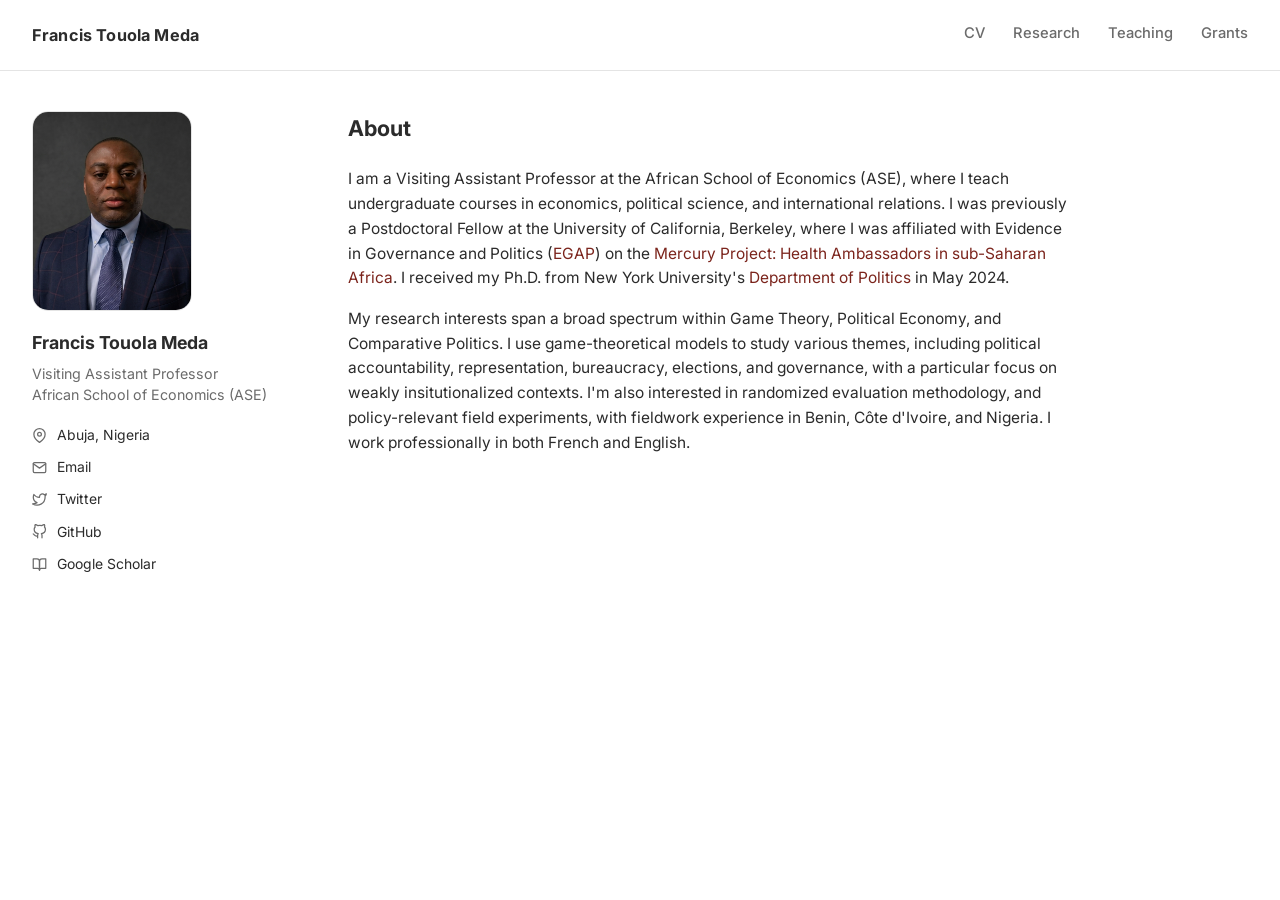
==== index.html @ 35c339db "Initial commit" ====
<!DOCTYPE html>
<html lang="en">
<head>
  <meta charset="UTF-8">
  <meta name="viewport" content="width=device-width, initial-scale=1.0">
  <title>Francis Touola Meda</title>
  <link rel="preconnect" href="https://fonts.googleapis.com">
  <link href="https://fonts.googleapis.com/css2?family=Inter:wght@400;500;600;700&display=swap" rel="stylesheet">
  <link rel="stylesheet" href="assets/css/style.css">
</head>
<body>

  <header class="topbar">
    <a href="index.html" class="site-title">Francis Touola Meda</a>
    <nav class="topnav">
      <a href="cv.html">CV</a>
      <a href="research.html">Research</a>
      <a href="teaching.html">Teaching</a>
      <a href="grant.html">Grants</a>
    </nav>
  </header>

  <div class="layout">

    <aside class="sidebar">
      <!-- Swap this placeholder for a real photo: <img src="assets/img/profile.jpg" alt="Francis Touola Meda" class="avatar"> -->
      <img src="assets/img/profile.jpg" alt="Francis Touola Meda" class="avatar">

      <h1>Francis Touola Meda</h1>
      <p class="role">Visiting Assistant Professor<br>African School of Economics (ASE)</p>

      <ul class="contact-list">
        <li>
          <svg viewBox="0 0 24 24" fill="none" stroke="currentColor" stroke-width="2" stroke-linecap="round" stroke-linejoin="round"><path d="M21 10c0 7-9 13-9 13s-9-6-9-13a9 9 0 0 1 18 0z"></path><circle cx="12" cy="10" r="3"></circle></svg>
          Abuja, Nigeria
        </li>
        <li>
          <svg viewBox="0 0 24 24" fill="none" stroke="currentColor" stroke-width="2" stroke-linecap="round" stroke-linejoin="round"><path d="M4 4h16c1.1 0 2 .9 2 2v12c0 1.1-.9 2-2 2H4c-1.1 0-2-.9-2-2V6c0-1.1.9-2 2-2z"></path><polyline points="22,6 12,13 2,6"></polyline></svg>
          <a href="mailto:fmeda@africanschoolofeconomics">Email</a>
        </li>
        <li>
          <svg viewBox="0 0 24 24" fill="none" stroke="currentColor" stroke-width="2" stroke-linecap="round" stroke-linejoin="round"><path d="M23 3a10.9 10.9 0 0 1-3.14 1.53 4.48 4.48 0 0 0-7.86 3v1A10.66 10.66 0 0 1 3 4s-4 9 5 13a11.64 11.64 0 0 1-7 2c9 5 20 0 20-11.5a4.5 4.5 0 0 0-.08-.83A7.72 7.72 0 0 0 23 3z"></path></svg>
          <a href="https://twitter.com/yourhandle" target="_blank" rel="noopener">Twitter</a>
        </li>
        <li>
          <svg viewBox="0 0 24 24" fill="none" stroke="currentColor" stroke-width="2" stroke-linecap="round" stroke-linejoin="round"><path d="M9 19c-5 1.5-5-2.5-7-3m14 6v-3.87a3.37 3.37 0 0 0-.94-2.61c3.14-.35 6.44-1.54 6.44-7A5.44 5.44 0 0 0 20 4.77 5.07 5.07 0 0 0 19.91 1S18.73.65 16 2.48a13.38 13.38 0 0 0-7 0C6.27.65 5.09 1 5.09 1A5.07 5.07 0 0 0 5 4.77a5.44 5.44 0 0 0-1.5 3.78c0 5.42 3.3 6.61 6.44 7A3.37 3.37 0 0 0 9 18.13V22"></path></svg>
          <a href="https://github.com/yourusername" target="_blank" rel="noopener">GitHub</a>
        </li>
        <li>
          <svg viewBox="0 0 24 24" fill="none" stroke="currentColor" stroke-width="2" stroke-linecap="round" stroke-linejoin="round"><path d="M2 3h6a4 4 0 0 1 4 4v14a3 3 0 0 0-3-3H2z"></path><path d="M22 3h-6a4 4 0 0 0-4 4v14a3 3 0 0 1 3-3h7z"></path></svg>
          <a href="https://scholar.google.com/citations?user=XXXXXXX" target="_blank" rel="noopener">Google Scholar</a>
        </li>
      </ul>
    </aside>

    <main class="content">
      <h2>About</h2>
      <p>
        I am a Visiting Assistant Professor at the African School of Economics (ASE), where I teach
        undergraduate courses in economics, political science, and international relations. I was previously
         a Postdoctoral Fellow at the University of California, Berkeley, where I was affiliated with 
         Evidence in Governance and Politics (<a href="https://egap.org/EGAP">EGAP</a>) on the <a href="https://egap.org/healthambassadors/#">Mercury Project:  Health Ambassadors in sub-Saharan Africa</a>.
         I received my Ph.D. from New York University's <a href="https://as.nyu.edu/departments/politics.html">Department of Politics</a> in May 2024.
      </p>
      
      <p>
     My research interests span a broad spectrum within Game Theory, Political Economy, and
  Comparative Politics. I use game-theoretical models to study various themes, including political accountability, representation, 
  bureaucracy, elections, and governance, with a particular focus on weakly insitutionalized contexts. I'm also interested in
  randomized evaluation methodology, and policy-relevant field experiments, with fieldwork experience in Benin, Côte d'Ivoire, and Nigeria. I work professionally in both French and English.
      </p>
    </main>

  </div>

  <script src="assets/js/main.js"></script>
</body>
</html>
---- assets/css/style.css ----
/* ==========================================================================
   Academic personal site — shared stylesheet
   Edit the CSS variables below to change the whole site's palette/fonts.
   ========================================================================== */

:root {
  --bg: #ffffff;
  --text: #2b2b2b;
  --text-muted: #6b6b6b;
  --accent: #7b241c;       /* deep oxblood — change this to re-theme the whole site */
  --accent-soft: #f5e9e7;
  --border: #e4e4e4;
  --sidebar-width: 260px;
  --content-max: 760px;
  --font-body: 'Inter', -apple-system, BlinkMacSystemFont, 'Segoe UI', Helvetica, Arial, sans-serif;
}

* { box-sizing: border-box; }

html, body {
  margin: 0;
  padding: 0;
  background: var(--bg);
  color: var(--text);
  font-family: var(--font-body);
  font-size: 15.5px;
  line-height: 1.6;
  -webkit-font-smoothing: antialiased;
}

a {
  color: var(--accent);
  text-decoration: none;
}
a:hover { text-decoration: underline; }

/* ---------- Top header bar ---------- */

.topbar {
  display: flex;
  align-items: center;
  justify-content: space-between;
  padding: 18px 32px;
  border-bottom: 1px solid var(--border);
}

.topbar .site-title {
  font-size: 1.05rem;
  font-weight: 700;
  color: var(--text);
  letter-spacing: 0.01em;
}
.topbar .site-title:hover { text-decoration: none; opacity: 0.75; }

.topnav {
  display: flex;
  gap: 28px;
}

.topnav a {
  color: var(--text-muted);
  font-weight: 500;
  font-size: 0.95rem;
  padding: 4px 0;
  border-bottom: 2px solid transparent;
}

.topnav a:hover,
.topnav a.active {
  color: var(--text);
  text-decoration: none;
  border-bottom-color: var(--accent);
}

/* ---------- Page layout ---------- */

.layout {
  display: flex;
  align-items: flex-start;
  gap: 56px;
  max-width: 1100px;
  margin: 0;
  padding: 40px 32px 80px;
}

/* ---------- Sidebar / profile card ---------- */

.sidebar {
  width: var(--sidebar-width);
  flex-shrink: 0;
}

.sidebar .avatar {
  width: 160px;
  height: 200px;
  border-radius: 16px;
  object-fit: cover;
  display: block;
  margin-bottom: 18px;
  border: 1px solid var(--border);
  background: #f2f2f2;
}

.sidebar .avatar-placeholder {
  width: 160px;
  height: 160px;
  border-radius: 16px;
  margin-bottom: 18px;
  background: var(--accent-soft);
  color: var(--accent);
  display: flex;
  align-items: center;
  justify-content: center;
  font-size: 2.4rem;
  font-weight: 700;
  border: 1px solid var(--border);
}

.sidebar h1 {
  font-size: 1.15rem;
  margin: 0 0 6px;
}

.sidebar .role {
  font-size: 0.92rem;
  color: var(--text-muted);
  margin: 0 0 18px;
  line-height: 1.5;
}

.contact-list {
  list-style: none;
  margin: 0;
  padding: 0;
}

.contact-list li {
  display: flex;
  align-items: center;
  gap: 10px;
  margin-bottom: 10px;
  font-size: 0.9rem;
}

.contact-list svg {
  width: 15px;
  height: 15px;
  flex-shrink: 0;
  color: var(--text-muted);
}

.contact-list a { color: var(--text); }
.contact-list a:hover { color: var(--accent); }

/* ---------- Main content ---------- */

.content {
  flex: 1;
  max-width: var(--content-max);
}

.content h2 {
  font-size: 1.4rem;
  margin: 0 0 22px;
}

.content > p.lead {
  color: var(--text-muted);
  margin-bottom: 28px;
}

/* ---------- Publication entries ---------- */

.pub {
  margin-bottom: 26px;
}

.pub .pub-title {
  font-size: 1rem;
  margin: 0 0 10px;
  line-height: 1.5;
}

.pub .pub-title .journal { font-style: italic; }

.pub-links {
  display: flex;
  flex-wrap: wrap;
  gap: 8px;
  margin-bottom: 4px;
}

.pill-btn {
  border: 1px solid var(--accent);
  color: var(--accent);
  background: transparent;
  font-family: inherit;
  font-size: 0.82rem;
  font-weight: 600;
  padding: 5px 12px;
  border-radius: 4px;
  cursor: pointer;
  line-height: 1.2;
}

.pill-btn:hover {
  background: var(--accent);
  color: #fff;
  text-decoration: none;
}

.pub-extra {
  display: none;
  margin-top: 10px;
  padding: 12px 14px;
  background: #fafafa;
  border: 1px solid var(--border);
  border-radius: 4px;
  font-size: 0.9rem;
  color: var(--text);
}

.pub-extra.open { display: block; }

.pub-extra pre {
  white-space: pre-wrap;
  font-family: 'SFMono-Regular', Consolas, 'Liberation Mono', Menlo, monospace;
  font-size: 0.82rem;
  margin: 0;
}

/* ---------- Simple lists (teaching / data pages) ---------- */

.entry-block {
  margin-bottom: 26px;
  padding-bottom: 22px;
  border-bottom: 1px solid var(--border);
}
.entry-block:last-child { border-bottom: none; }

.entry-block h3 {
  font-size: 1.02rem;
  margin: 0 0 6px;
}

.entry-block .meta {
  color: var(--text-muted);
  font-size: 0.88rem;
  margin: 0 0 8px;
}
.cv-row {
  display: flex;
  justify-content: space-between;
  align-items: baseline;
  flex-wrap: wrap;
  gap: 6px 14px;
  margin: 0 0 6px;
}

.cv-row .year {
  color: var(--text-muted);
  font-size: 0.88rem;
  white-space: nowrap;
}

/* ---------- Responsive ---------- */

@media (max-width: 720px) {
  .topbar { padding: 16px 20px; flex-wrap: wrap; gap: 10px; }
  .topnav { gap: 18px; }
  .layout { flex-direction: column; padding: 28px 20px 60px; gap: 30px; }
  .sidebar { width: 100%; }
  .sidebar .avatar, .sidebar .avatar-placeholder { width: 120px; height: 120px; }
}

.course-header {
  display: flex;
  align-items: baseline;
  justify-content: space-between;
  flex-wrap: wrap;
  gap: 10px 14px;
  margin-bottom: 6px;
}
.course-header h3 { margin: 0; }
.course-header .pub-links { margin-bottom: 0; }


.teaching-tabs {
  display: flex;
  gap: 20px;
  margin-bottom: 28px;
  border-bottom: 1px solid var(--border);
}

.tab-btn {
  background: none;
  border: none;
  font-family: inherit;
  font-size: 0.95rem;
  font-weight: 600;
  color: var(--text-muted);
  padding: 8px 2px 12px;
  cursor: pointer;
  border-bottom: 2px solid transparent;
}

.tab-btn:hover { color: var(--text); }

.tab-btn.active {
  color: var(--text);
  border-bottom-color: var(--accent);
}

.tab-panel { display: none; }
.tab-panel.active { display: block; }
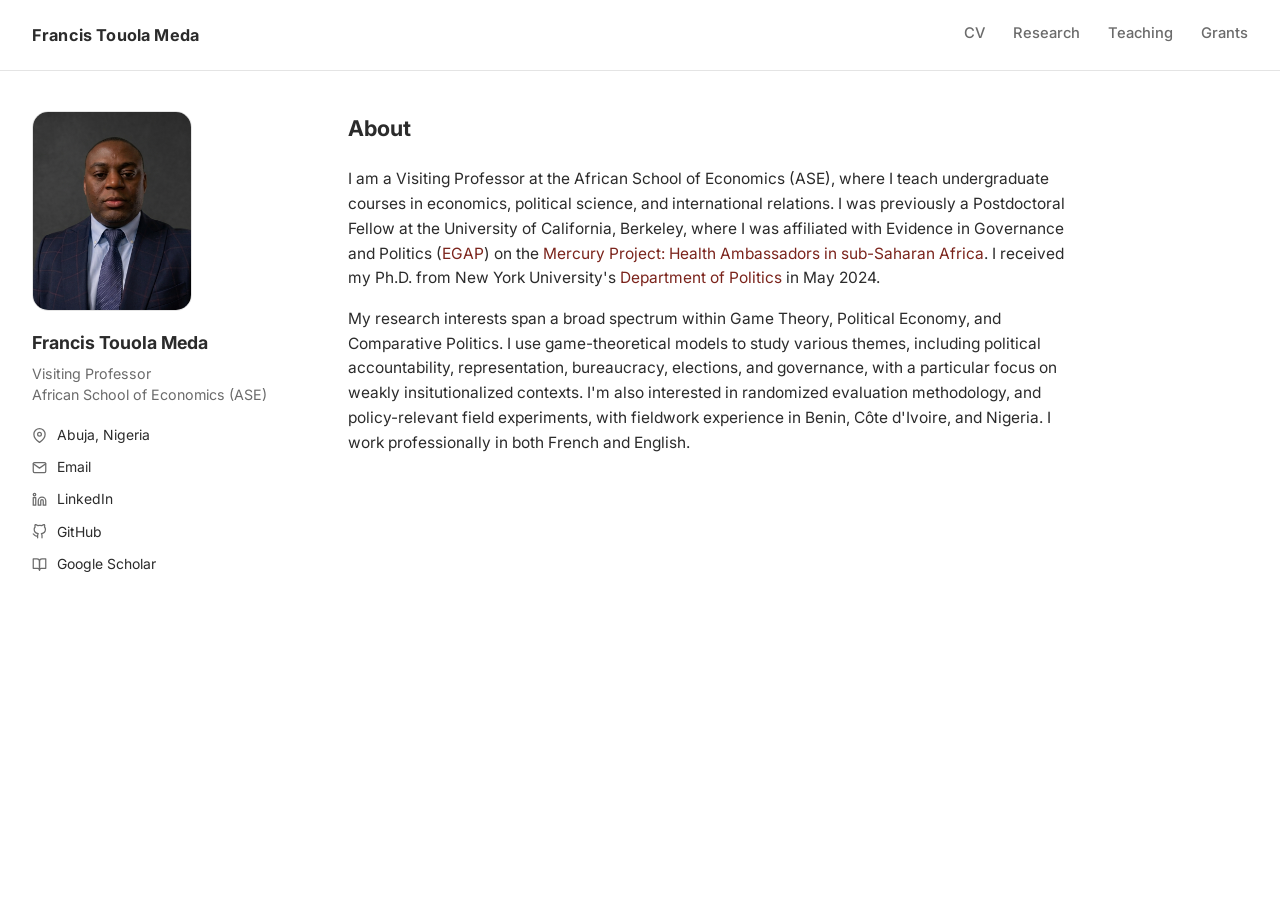
==== commit e999f912: "Add fall 2020 evaluation" ====
--- a/index.html
+++ b/index.html
@@ -27,7 +27,7 @@
       <img src="assets/img/profile.jpg" alt="Francis Touola Meda" class="avatar">
 
       <h1>Francis Touola Meda</h1>
-      <p class="role">Visiting Assistant Professor<br>African School of Economics (ASE)</p>
+      <p class="role">Visiting Professor<br>African School of Economics (ASE)</p>
 
       <ul class="contact-list">
         <li>
@@ -39,8 +39,8 @@
           <a href="mailto:fmeda@africanschoolofeconomics">Email</a>
         </li>
         <li>
-          <svg viewBox="0 0 24 24" fill="none" stroke="currentColor" stroke-width="2" stroke-linecap="round" stroke-linejoin="round"><path d="M23 3a10.9 10.9 0 0 1-3.14 1.53 4.48 4.48 0 0 0-7.86 3v1A10.66 10.66 0 0 1 3 4s-4 9 5 13a11.64 11.64 0 0 1-7 2c9 5 20 0 20-11.5a4.5 4.5 0 0 0-.08-.83A7.72 7.72 0 0 0 23 3z"></path></svg>
-          <a href="https://twitter.com/yourhandle" target="_blank" rel="noopener">Twitter</a>
+          <svg viewBox="0 0 24 24" fill="none" stroke="currentColor" stroke-width="2" stroke-linecap="round" stroke-linejoin="round"><path d="M16 8a6 6 0 0 1 6 6v7h-4v-7a2 2 0 0 0-2-2 2 2 0 0 0-2 2v7h-4v-7a6 6 0 0 1 6-6z"></path><rect x="2" y="9" width="4" height="12"></rect><circle cx="4" cy="4" r="2"></circle></svg>
+          <a href="https://www.linkedin.com/in/touola-m-francis-william-823802a1/?skipRedirect=true" target="_blank" rel="noopener">LinkedIn</a>
         </li>
         <li>
           <svg viewBox="0 0 24 24" fill="none" stroke="currentColor" stroke-width="2" stroke-linecap="round" stroke-linejoin="round"><path d="M9 19c-5 1.5-5-2.5-7-3m14 6v-3.87a3.37 3.37 0 0 0-.94-2.61c3.14-.35 6.44-1.54 6.44-7A5.44 5.44 0 0 0 20 4.77 5.07 5.07 0 0 0 19.91 1S18.73.65 16 2.48a13.38 13.38 0 0 0-7 0C6.27.65 5.09 1 5.09 1A5.07 5.07 0 0 0 5 4.77a5.44 5.44 0 0 0-1.5 3.78c0 5.42 3.3 6.61 6.44 7A3.37 3.37 0 0 0 9 18.13V22"></path></svg>
@@ -56,7 +56,7 @@
     <main class="content">
       <h2>About</h2>
       <p>
-        I am a Visiting Assistant Professor at the African School of Economics (ASE), where I teach
+        I am a Visiting Professor at the African School of Economics (ASE), where I teach
         undergraduate courses in economics, political science, and international relations. I was previously
          a Postdoctoral Fellow at the University of California, Berkeley, where I was affiliated with 
          Evidence in Governance and Politics (<a href="https://egap.org/EGAP">EGAP</a>) on the <a href="https://egap.org/healthambassadors/#">Mercury Project:  Health Ambassadors in sub-Saharan Africa</a>.
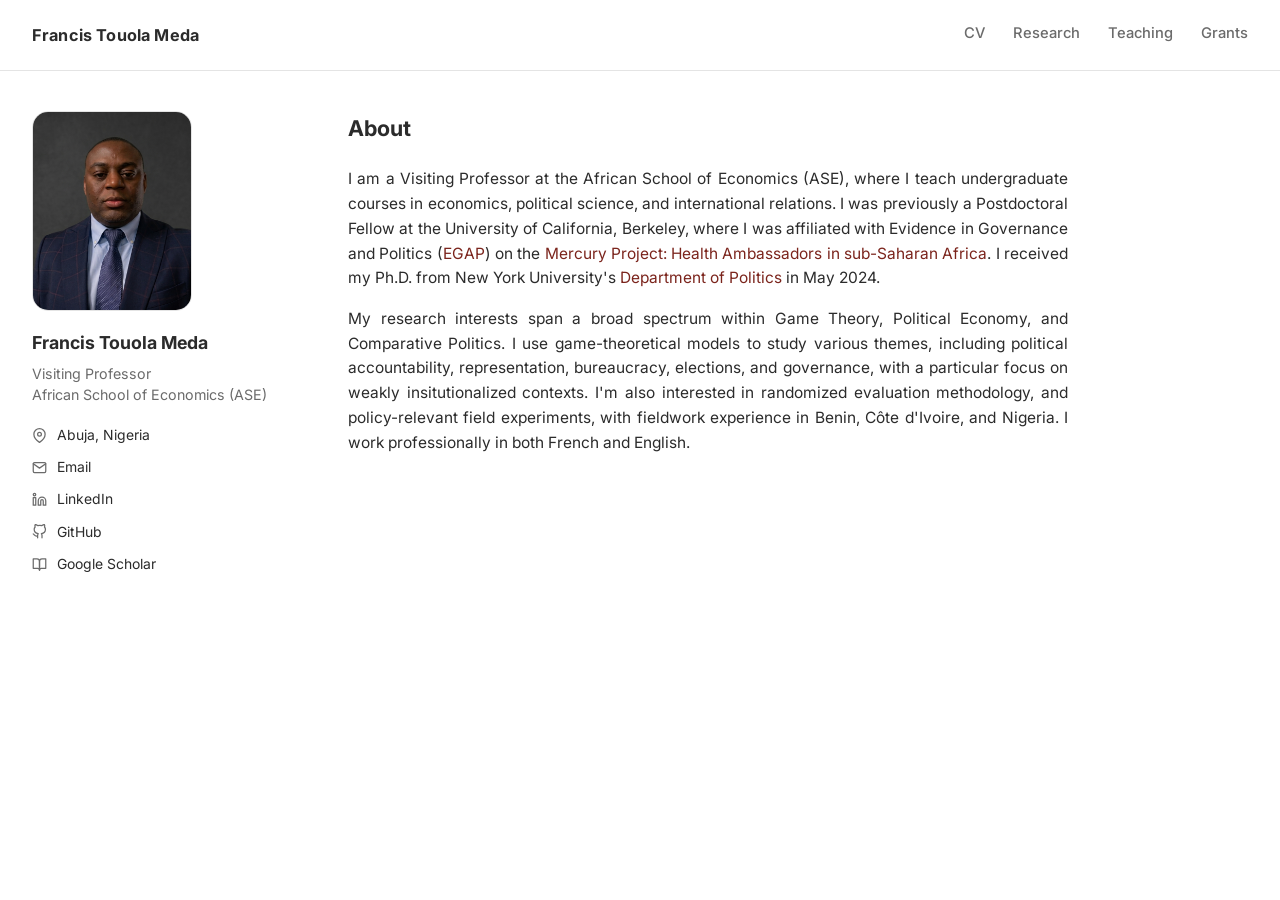
==== commit 2c4a0e72: "Add fall 2020 evaluation" ====
--- a/index.html
+++ b/index.html
@@ -55,7 +55,7 @@
 
     <main class="content">
       <h2>About</h2>
-      <p>
+      <p class="bio">
         I am a Visiting Professor at the African School of Economics (ASE), where I teach
         undergraduate courses in economics, political science, and international relations. I was previously
          a Postdoctoral Fellow at the University of California, Berkeley, where I was affiliated with 
@@ -63,7 +63,7 @@
          I received my Ph.D. from New York University's <a href="https://as.nyu.edu/departments/politics.html">Department of Politics</a> in May 2024.
       </p>
       
-      <p>
+      <p class="bio">
      My research interests span a broad spectrum within Game Theory, Political Economy, and
   Comparative Politics. I use game-theoretical models to study various themes, including political accountability, representation, 
   bureaucracy, elections, and governance, with a particular focus on weakly insitutionalized contexts. I'm also interested in
--- a/assets/css/style.css
+++ b/assets/css/style.css
@@ -313,3 +313,10 @@
 
 .tab-panel { display: none; }
 .tab-panel.active { display: block; }
+
+
+.content .bio {
+  text-align: justify;
+  text-justify: inter-word;
+  hyphens: auto;
+}
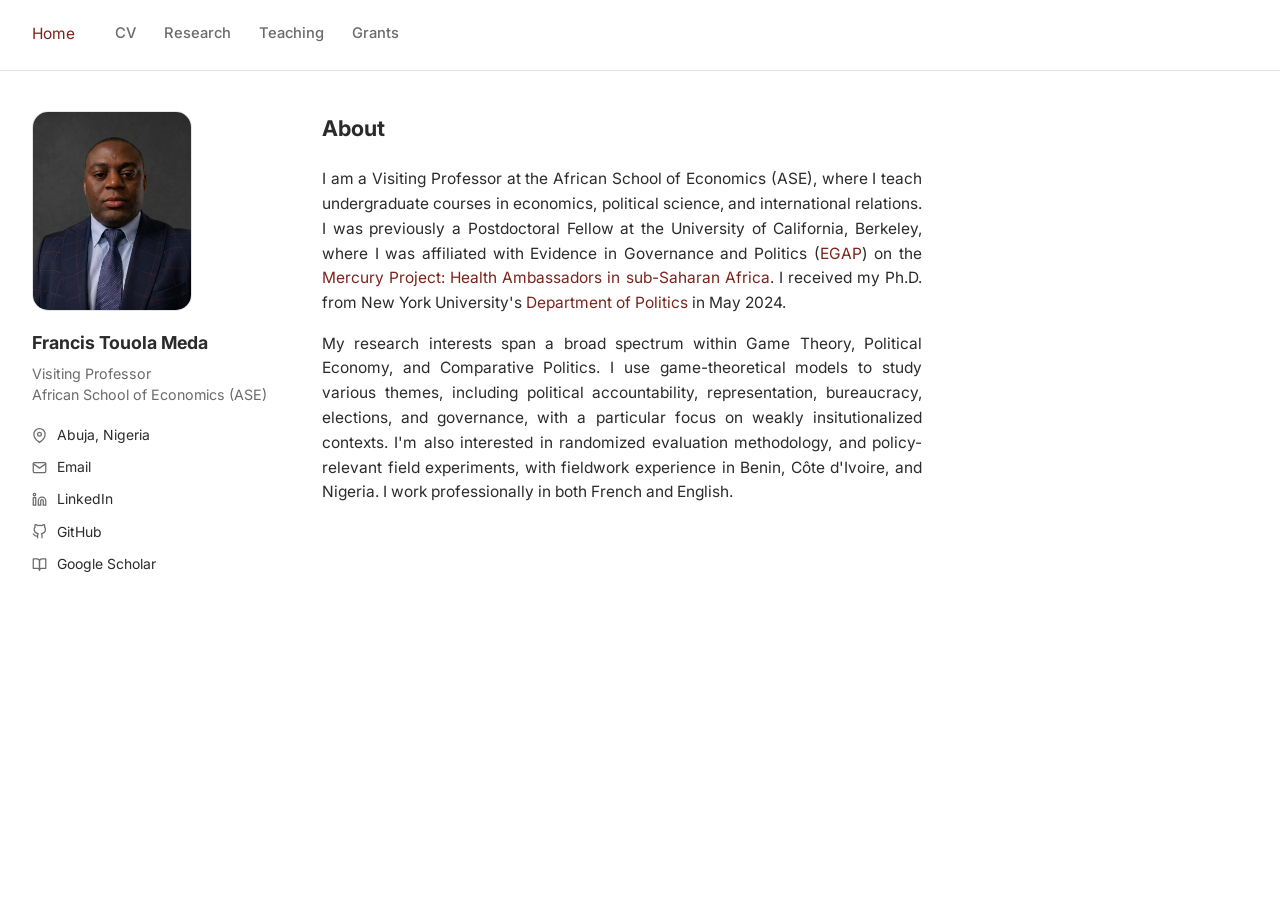
==== commit 1f2d764f: "Update" ====
--- a/index.html
+++ b/index.html
@@ -10,8 +10,8 @@
 </head>
 <body>
 
-  <header class="topbar">
-    <a href="index.html" class="site-title">Francis Touola Meda</a>
+   <header class="topbar">
+      <a href="index.html" class="site-title">Home</a>
     <nav class="topnav">
       <a href="cv.html">CV</a>
       <a href="research.html">Research</a>
--- a/assets/css/style.css
+++ b/assets/css/style.css
@@ -11,7 +11,7 @@
   --accent-soft: #f5e9e7;
   --border: #e4e4e4;
   --sidebar-width: 260px;
-  --content-max: 760px;
+  --content-max: 600px;
   --font-body: 'Inter', -apple-system, BlinkMacSystemFont, 'Segoe UI', Helvetica, Arial, sans-serif;
 }
 
@@ -35,22 +35,14 @@
 a:hover { text-decoration: underline; }
 
 /* ---------- Top header bar ---------- */
-
 .topbar {
   display: flex;
   align-items: center;
-  justify-content: space-between;
+  gap: 40px;
+  justify-content: flex-start;   /* was: space-between */
   padding: 18px 32px;
   border-bottom: 1px solid var(--border);
 }
-
-.topbar .site-title {
-  font-size: 1.05rem;
-  font-weight: 700;
-  color: var(--text);
-  letter-spacing: 0.01em;
-}
-.topbar .site-title:hover { text-decoration: none; opacity: 0.75; }
 
 .topnav {
   display: flex;
@@ -77,7 +69,7 @@
 .layout {
   display: flex;
   align-items: flex-start;
-  gap: 56px;
+  gap: 30px;
   max-width: 1100px;
   margin: 0;
   padding: 40px 32px 80px;
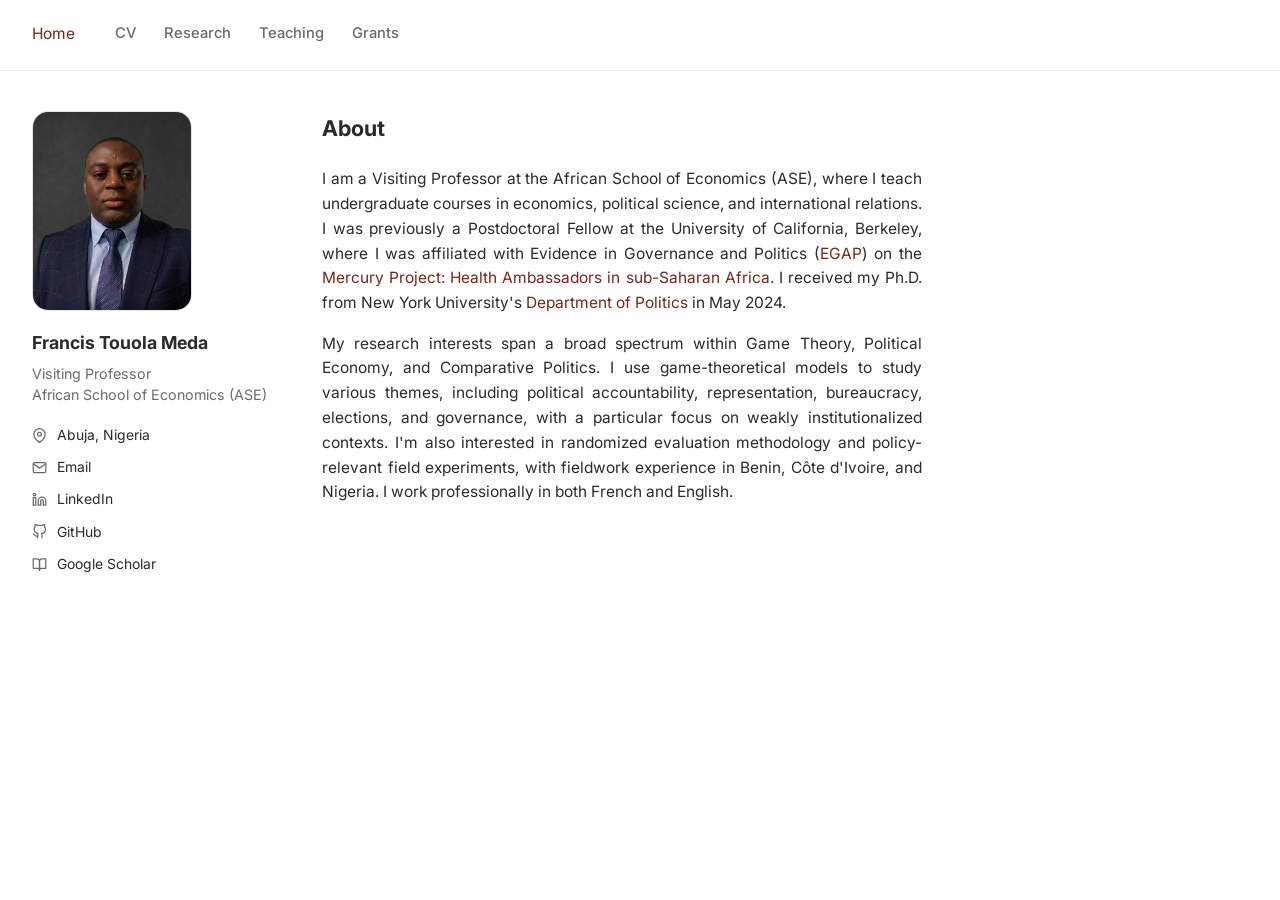
==== commit a4dba36e: "Fix formatting and typos in bio section" ====
--- a/index.html
+++ b/index.html
@@ -56,18 +56,15 @@
     <main class="content">
       <h2>About</h2>
       <p class="bio">
-        I am a Visiting Professor at the African School of Economics (ASE), where I teach
-        undergraduate courses in economics, political science, and international relations. I was previously
-         a Postdoctoral Fellow at the University of California, Berkeley, where I was affiliated with 
-         Evidence in Governance and Politics (<a href="https://egap.org/EGAP">EGAP</a>) on the <a href="https://egap.org/healthambassadors/#">Mercury Project:  Health Ambassadors in sub-Saharan Africa</a>.
+        I am a Visiting Professor at the African School of Economics (ASE), where I teach undergraduate courses in economics, political science, and international relations. I was previously
+         a Postdoctoral Fellow at the University of California, Berkeley, where I was affiliated with Evidence in Governance and Politics (<a href="https://egap.org/EGAP">EGAP</a>) on the <a href="https://egap.org/healthambassadors/#">Mercury Project:  Health Ambassadors in sub-Saharan Africa</a>.
          I received my Ph.D. from New York University's <a href="https://as.nyu.edu/departments/politics.html">Department of Politics</a> in May 2024.
       </p>
       
       <p class="bio">
-     My research interests span a broad spectrum within Game Theory, Political Economy, and
-  Comparative Politics. I use game-theoretical models to study various themes, including political accountability, representation, 
-  bureaucracy, elections, and governance, with a particular focus on weakly insitutionalized contexts. I'm also interested in
-  randomized evaluation methodology, and policy-relevant field experiments, with fieldwork experience in Benin, Côte d'Ivoire, and Nigeria. I work professionally in both French and English.
+   My research interests span a broad spectrum within Game Theory, Political Economy, and Comparative Politics. I use game-theoretical models to study various themes, including political accountability, representation, 
+  bureaucracy, elections, and governance, with a particular focus on weakly institutionalized contexts. I'm also interested in
+  randomized evaluation methodology and policy-relevant field experiments, with fieldwork experience in Benin, Côte d'Ivoire, and Nigeria. I work professionally in both French and English.
       </p>
     </main>
 
--- a/assets/css/style.css
+++ b/assets/css/style.css
@@ -224,8 +224,8 @@
 /* ---------- Simple lists (teaching / data pages) ---------- */
 
 .entry-block {
-  margin-bottom: 26px;
-  padding-bottom: 22px;
+  margin-bottom: 14px;
+  padding-bottom: 12px;
   border-bottom: 1px solid var(--border);
 }
 .entry-block:last-child { border-bottom: none; }
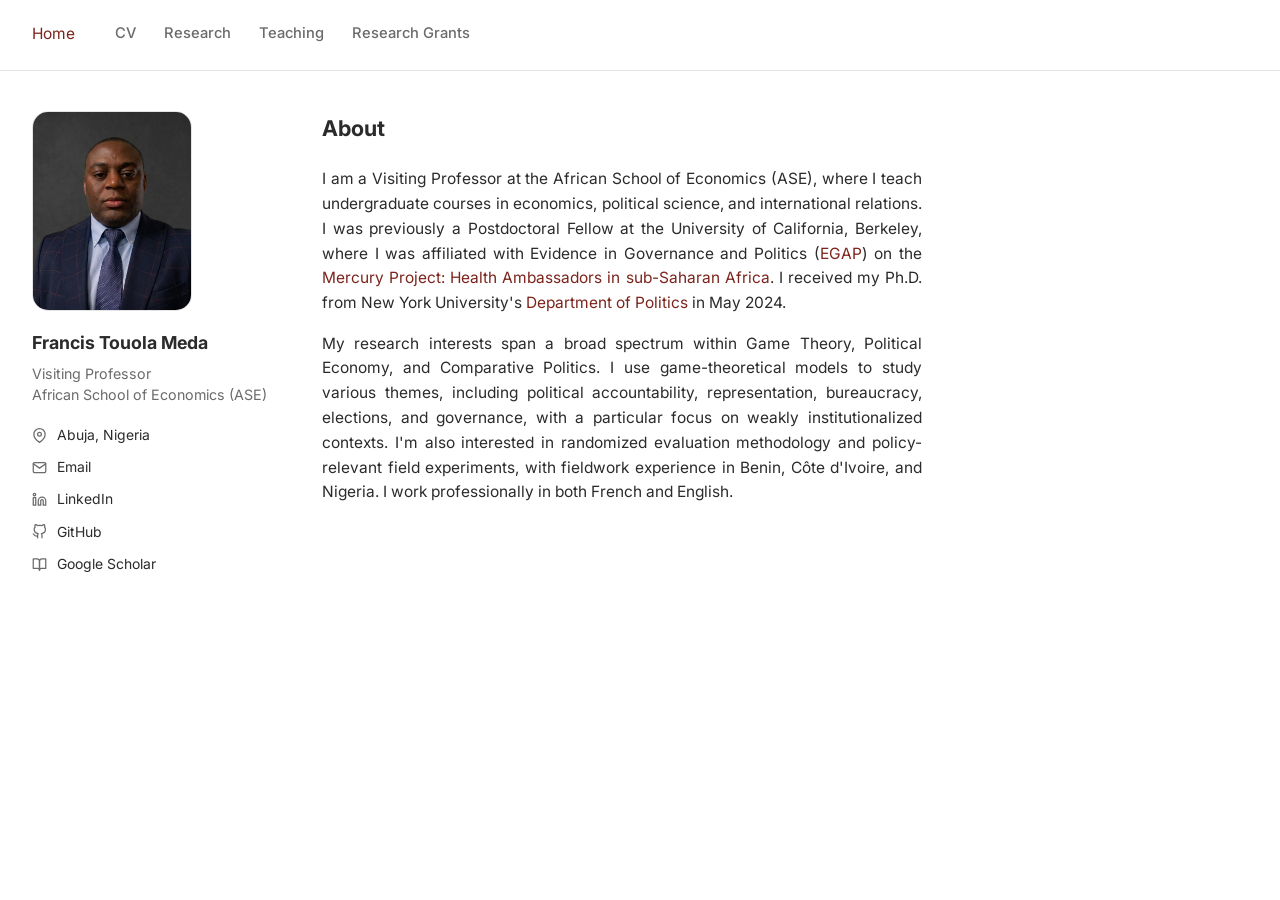
==== commit cfef3830: "Rename 'Grants' link to 'Research Grants'" ====
--- a/index.html
+++ b/index.html
@@ -16,7 +16,7 @@
       <a href="cv.html">CV</a>
       <a href="research.html">Research</a>
       <a href="teaching.html">Teaching</a>
-      <a href="grant.html">Grants</a>
+      <a href="grant.html">Research Grants</a>
     </nav>
   </header>
 
